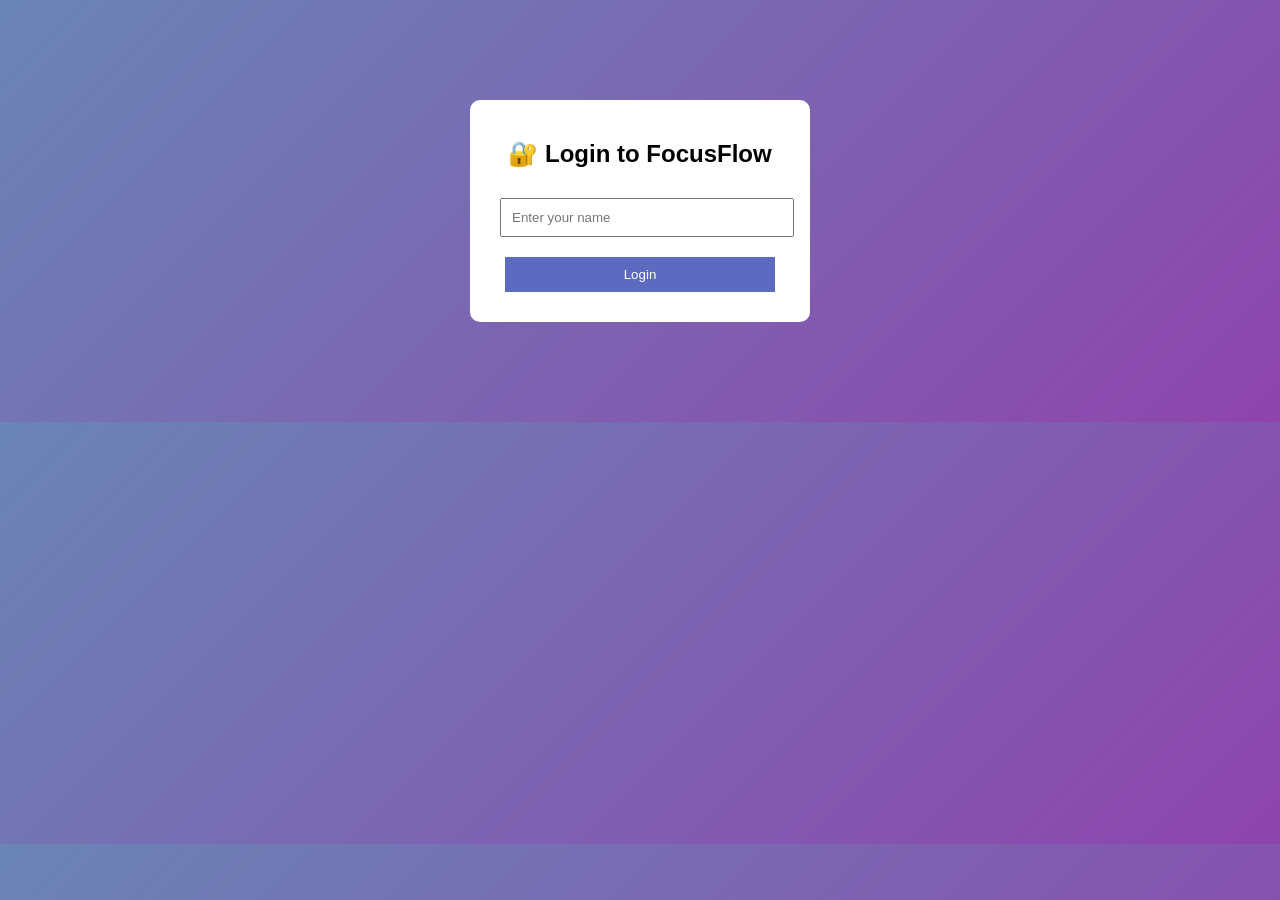
==== templates/login.html @ 42057121 "Upgraded FocusFlow with AI, login, progress tracking, and analytics" ====
<!DOCTYPE html>
<html>
<head>
    <title>Login - FocusFlow</title>

    <style>
        body {
            font-family: Arial;
            background: linear-gradient(135deg, #6a85b6, #8e44ad);
            text-align: center;
            color: white;
        }

        .container {
            background: white;
            color: black;
            padding: 20px;
            margin: 100px auto;
            width: 300px;
            border-radius: 10px;
        }

        input, button {
            padding: 10px;
            margin: 10px;
            width: 90%;
        }

        button {
            background: #5c6bc0;
            color: white;
            border: none;
        }
    </style>
</head>

<body>

<div class="container">
    <h2>🔐 Login to FocusFlow</h2>

    <form method="POST">
        <input name="username" placeholder="Enter your name" required>
        <button type="submit">Login</button>
    </form>
</div>

</body>
</html>
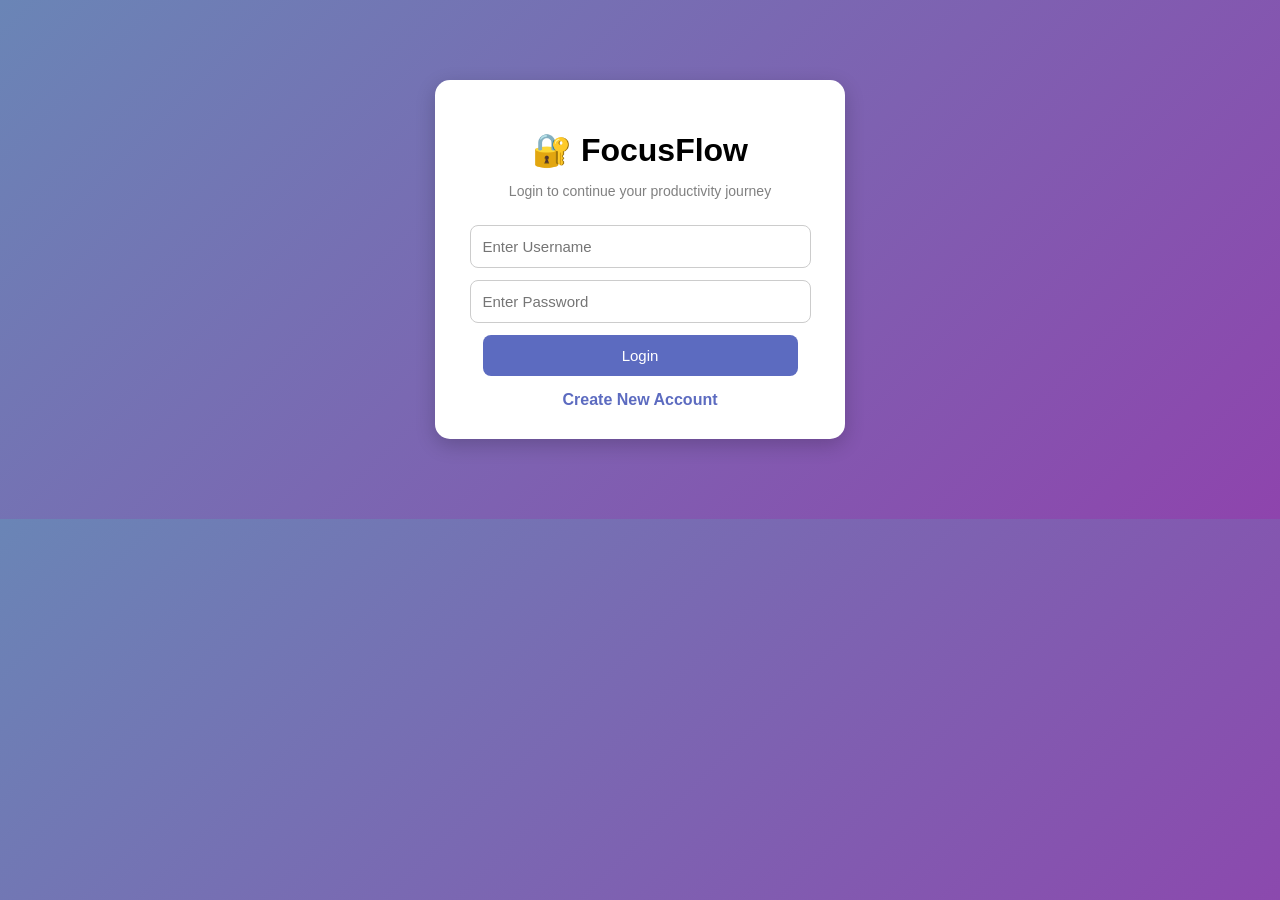
==== commit 0ffa9882: "Upgraded FocusFlow with authentication and database system" ====
--- a/templates/login.html
+++ b/templates/login.html
@@ -1,5 +1,6 @@
 <!DOCTYPE html>
 <html>
+
 <head>
     <title>Login - FocusFlow</title>
 
@@ -9,41 +10,96 @@
             background: linear-gradient(135deg, #6a85b6, #8e44ad);
             text-align: center;
             color: white;
+            margin: 0;
+            padding: 0;
         }
 
         .container {
             background: white;
             color: black;
-            padding: 20px;
-            margin: 100px auto;
-            width: 300px;
-            border-radius: 10px;
+            padding: 30px;
+            margin: 80px auto;
+            width: 350px;
+            border-radius: 15px;
+            box-shadow: 0px 6px 20px rgba(0, 0, 0, 0.2);
         }
 
-        input, button {
-            padding: 10px;
-            margin: 10px;
+        h1 {
+            margin-bottom: 10px;
+        }
+
+        p {
+            color: gray;
+            font-size: 14px;
+        }
+
+        input,
+        button {
+            padding: 12px;
+            margin-top: 12px;
             width: 90%;
+            border-radius: 8px;
+            border: 1px solid #ccc;
+            font-size: 15px;
+        }
+
+        input:focus {
+            outline: none;
+            border: 1px solid #5c6bc0;
         }
 
         button {
             background: #5c6bc0;
             color: white;
             border: none;
+            cursor: pointer;
+            transition: 0.3s;
+        }
+
+        button:hover {
+            background: #3f51b5;
+        }
+
+        .register-link {
+            margin-top: 15px;
+            display: block;
+            color: #5c6bc0;
+            text-decoration: none;
+            font-weight: bold;
+        }
+
+        .register-link:hover {
+            text-decoration: underline;
         }
     </style>
 </head>
 
 <body>
 
-<div class="container">
-    <h2>🔐 Login to FocusFlow</h2>
+    <div class="container">
 
-    <form method="POST">
-        <input name="username" placeholder="Enter your name" required>
-        <button type="submit">Login</button>
-    </form>
-</div>
+        <h1>🔐 FocusFlow</h1>
+
+        <p>Login to continue your productivity journey</p>
+
+        <form method="POST">
+
+            <input type="text" name="username" placeholder="Enter Username" required>
+
+            <input type="password" name="password" placeholder="Enter Password" required>
+
+            <button type="submit">
+                Login
+            </button>
+
+        </form>
+
+        <a href="/register" class="register-link">
+            Create New Account
+        </a>
+
+    </div>
 
 </body>
+
 </html>
